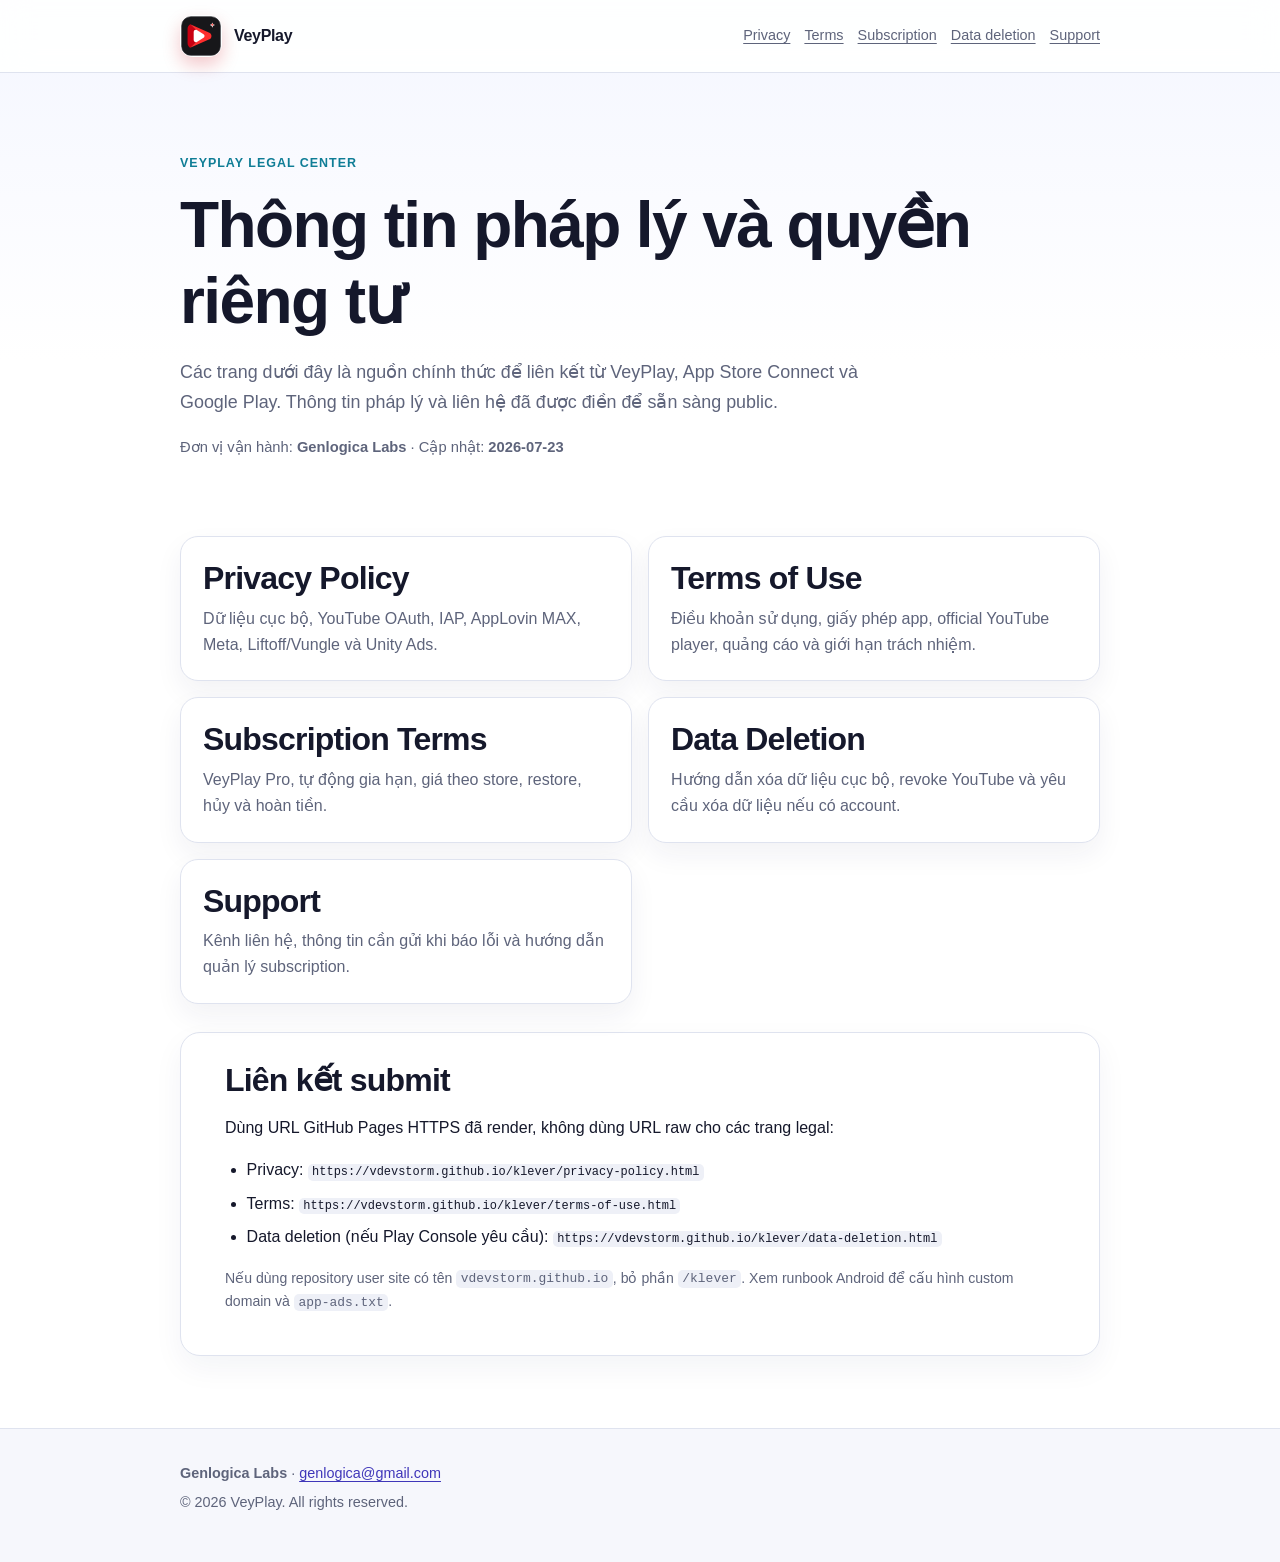
==== index.html @ b95004cb "docs(veyplay): sync legal site from LOCI" ====
<!doctype html>
<html lang="vi">
<head>
  <meta charset="utf-8">
  <meta name="viewport" content="width=device-width, initial-scale=1">
  <title>Trung tâm pháp lý VeyPlay</title>
  <meta name="description" content="Chính sách quyền riêng tư, điều khoản sử dụng, subscription và xóa dữ liệu của VeyPlay.">
  <link rel="stylesheet" href="styles.css">
  <link rel="icon" href="favicon.svg" type="image/svg+xml">
</head>
<body>
  <header class="site-header">
    <div class="header-inner">
      <a class="brand" href="index.html" aria-label="VeyPlay Legal Center">
        <img class="brand-logo" src="favicon.svg" width="42" height="42" alt="" aria-hidden="true"><span>VeyPlay</span>
      </a>
      <nav class="header-nav" aria-label="Điều hướng pháp lý">
        <a href="privacy-policy.html">Privacy</a>
        <a href="terms-of-use.html">Terms</a>
        <a href="subscription-terms.html">Subscription</a>
        <a href="data-deletion.html">Data deletion</a>
        <a href="support.html">Support</a>
      </nav>
    </div>
  </header>
  <main>
    <section class="hero">
      <p class="eyebrow">VeyPlay Legal Center</p>
      <h1>Thông tin pháp lý và quyền riêng tư</h1>
      <p class="lead">Các trang dưới đây là nguồn chính thức để liên kết từ VeyPlay, App Store Connect và Google Play. Thông tin pháp lý và liên hệ đã được điền để sẵn sàng public.</p>
      <p class="meta">Đơn vị vận hành: <strong>Genlogica Labs</strong> · Cập nhật: <strong>2026-07-23</strong></p>
    </section>
    <section class="card-grid" aria-label="Các trang pháp lý">
      <a class="card" href="privacy-policy.html">
        <h2>Privacy Policy</h2>
        <p>Dữ liệu cục bộ, YouTube OAuth, IAP, AppLovin MAX, Meta, Liftoff/Vungle và Unity Ads.</p>
      </a>
      <a class="card" href="terms-of-use.html">
        <h2>Terms of Use</h2>
        <p>Điều khoản sử dụng, giấy phép app, official YouTube player, quảng cáo và giới hạn trách nhiệm.</p>
      </a>
      <a class="card" href="subscription-terms.html">
        <h2>Subscription Terms</h2>
        <p>VeyPlay Pro, tự động gia hạn, giá theo store, restore, hủy và hoàn tiền.</p>
      </a>
      <a class="card" href="data-deletion.html">
        <h2>Data Deletion</h2>
        <p>Hướng dẫn xóa dữ liệu cục bộ, revoke YouTube và yêu cầu xóa dữ liệu nếu có account.</p>
      </a>
      <a class="card" href="support.html">
        <h2>Support</h2>
        <p>Kênh liên hệ, thông tin cần gửi khi báo lỗi và hướng dẫn quản lý subscription.</p>
      </a>
    </section>
    <section class="policy">
      <h2>Liên kết submit</h2>
      <p>Dùng URL GitHub Pages HTTPS đã render, không dùng URL raw cho các trang legal:</p>
      <ul>
        <li>Privacy: <code>https://vdevstorm.github.io/klever/privacy-policy.html</code></li>
        <li>Terms: <code>https://vdevstorm.github.io/klever/terms-of-use.html</code></li>
        <li>Data deletion (nếu Play Console yêu cầu): <code>https://vdevstorm.github.io/klever/data-deletion.html</code></li>
      </ul>
      <p class="small">Nếu dùng repository user site có tên <code>vdevstorm.github.io</code>, bỏ phần <code>/klever</code>. Xem runbook Android để cấu hình custom domain và <code>app-ads.txt</code>.</p>
    </section>
  </main>
  <footer class="site-footer">
    <div class="site-footer-inner">
      <p><strong>Genlogica Labs</strong> · <a href="mailto:genlogica@gmail.com">genlogica@gmail.com</a></p>
      <p>© 2026 VeyPlay. All rights reserved.</p>
    </div>
  </footer>
</body>
</html>
---- styles.css ----
/* VeyPlay Legal — CSS không phụ thuộc framework bên ngoài. */
:root {
  color-scheme: light;
  --ink: #15182b;
  --muted: #5e647b;
  --line: #dfe3ef;
  --surface: #ffffff;
  --surface-soft: #f6f7fc;
  --brand-a: #5d4ce6;
  --brand-b: #159f91;
  --accent: #0f7d96;
  --focus: #0b6cff;
  --max-width: 920px;
  font-family: Inter, ui-sans-serif, -apple-system, BlinkMacSystemFont, "Segoe UI", sans-serif;
}

* { box-sizing: border-box; }
html { scroll-behavior: smooth; }
body {
  margin: 0;
  color: var(--ink);
  background: linear-gradient(180deg, #f4f6ff 0, #fff 360px);
  line-height: 1.65;
}
a { color: #3f36b9; text-underline-offset: 3px; overflow-wrap: anywhere; }
a:focus-visible, button:focus-visible { outline: 3px solid var(--focus); outline-offset: 3px; }
.site-header {
  border-bottom: 1px solid var(--line);
  background: rgba(255,255,255,.9);
  backdrop-filter: blur(14px);
}
.header-inner, main, .site-footer-inner { width: min(100% - 32px, var(--max-width)); margin: 0 auto; }
.header-inner { display: flex; align-items: center; justify-content: space-between; min-height: 72px; gap: 24px; }
.brand { display: inline-flex; align-items: center; gap: 12px; color: var(--ink); text-decoration: none; font-weight: 800; letter-spacing: -.02em; }
.brand-logo { display: block; width: 42px; height: 42px; border-radius: 13px; box-shadow: 0 8px 18px rgba(201, 0, 18, .22); }
.header-nav { display: flex; flex-wrap: wrap; gap: 14px; justify-content: flex-end; font-size: .9rem; }
.header-nav a { color: var(--muted); }
main { padding: 56px 0 72px; }
.hero { padding: 12px 0 34px; }
.eyebrow { color: var(--accent); font-weight: 800; letter-spacing: .08em; text-transform: uppercase; font-size: .78rem; }
h1, h2, h3 { line-height: 1.2; letter-spacing: -.025em; }
h1 { font-size: clamp(2.2rem, 6vw, 4rem); margin: 10px 0 18px; }
h2 { font-size: clamp(1.45rem, 3vw, 2rem); margin: 42px 0 14px; }
h3 { font-size: 1.15rem; margin: 28px 0 8px; }
.lead { max-width: 720px; color: var(--muted); font-size: 1.12rem; }
.meta { color: var(--muted); font-size: .92rem; }
.card-grid { display: grid; grid-template-columns: repeat(2, minmax(0, 1fr)); gap: 16px; margin: 28px 0; }
.card {
  display: block; padding: 22px; border: 1px solid var(--line); border-radius: 18px;
  background: var(--surface); box-shadow: 0 12px 28px rgba(27, 38, 90, .06);
  color: inherit; text-decoration: none; min-width: 0; overflow-wrap: anywhere;
}
.card:hover { border-color: #aaa9e8; transform: translateY(-1px); }
.card h2, .card h3 { margin: 0 0 8px; color: var(--ink); }
.card p { margin: 0; color: var(--muted); }
.notice {
  padding: 16px 18px; border-left: 4px solid var(--brand-a); border-radius: 10px;
  background: #f0efff; color: #2c2b59;
}
.warning { border-left-color: #b56a00; background: #fff7e8; color: #5c3b07; }
.policy {
  padding: 28px clamp(18px, 4vw, 44px); border: 1px solid var(--line); border-radius: 20px;
  background: var(--surface); box-shadow: 0 12px 30px rgba(27, 38, 90, .05); overflow-wrap: anywhere;
}
.policy h2:first-child { margin-top: 0; }
.policy ul, .policy ol { padding-left: 1.35rem; }
.policy li + li { margin-top: 7px; }
table { width: 100%; border-collapse: collapse; margin: 18px 0 26px; font-size: .95rem; }
th, td { border: 1px solid var(--line); padding: 11px 12px; text-align: left; vertical-align: top; }
th { background: var(--surface-soft); }
.lang-nav { display: flex; gap: 12px; margin: 0 0 24px; font-size: .92rem; }
.lang-nav a { font-weight: 700; }
.site-footer { border-top: 1px solid var(--line); background: var(--surface-soft); color: var(--muted); }
.site-footer-inner { padding: 28px 0 42px; font-size: .9rem; }
.site-footer p { margin: 5px 0; }
.small { font-size: .88rem; color: var(--muted); }
code { padding: .1em .35em; border-radius: 5px; background: #eef0f7; font-size: .92em; white-space: normal; overflow-wrap: anywhere; word-break: break-all; }
@media (max-width: 680px) {
  .header-inner { align-items: flex-start; flex-direction: column; padding: 14px 0; }
  .header-nav { justify-content: flex-start; }
  .card-grid { grid-template-columns: 1fr; }
  main { padding-top: 34px; }
  .policy { padding: 22px 17px; }
  th, td { padding: 9px 8px; }
}
@media (prefers-reduced-motion: reduce) {
  html { scroll-behavior: auto; }
  .card { transition: none; }
}
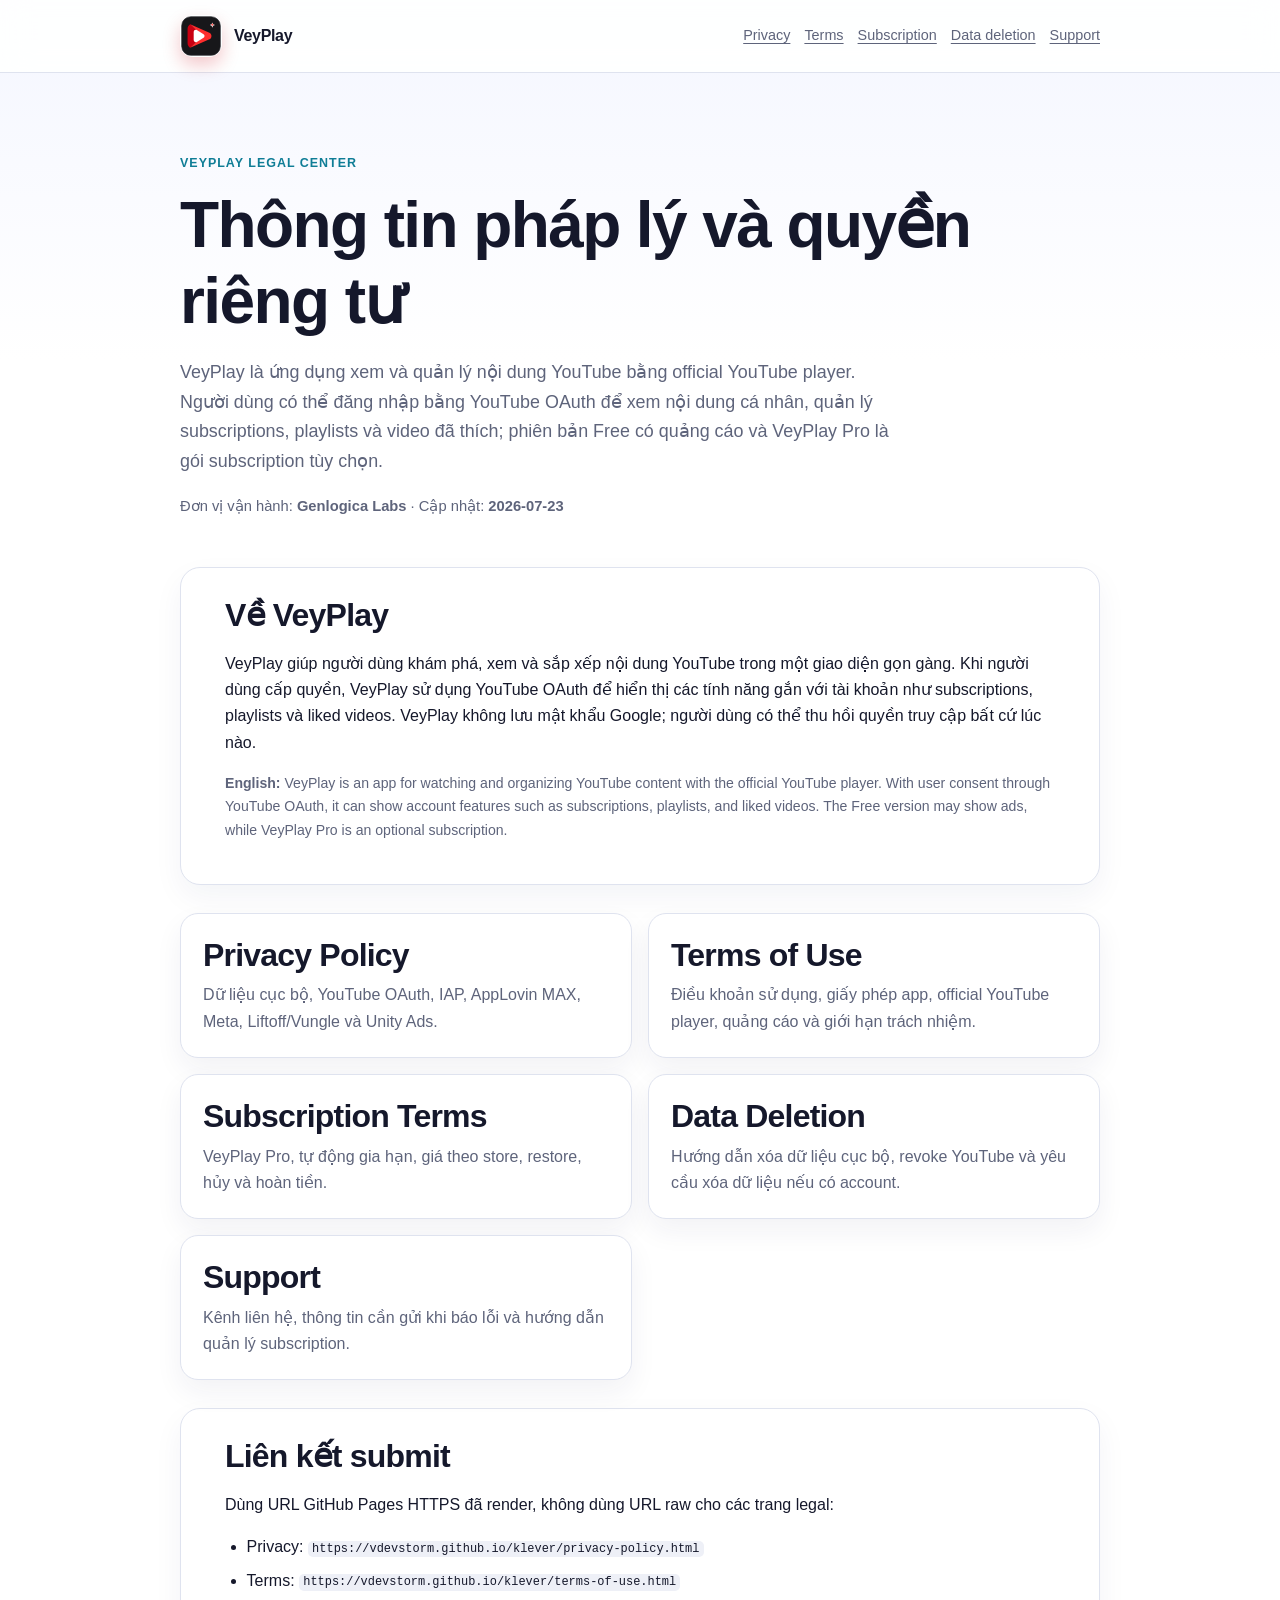
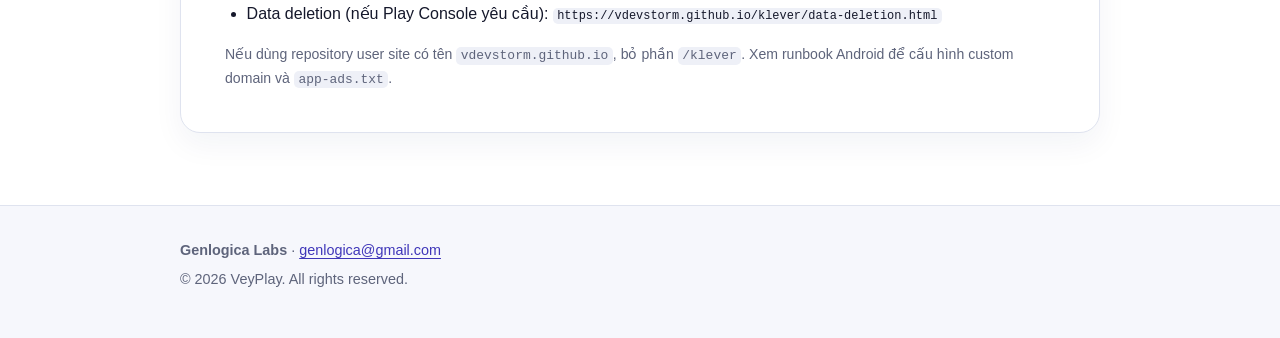
==== commit 3c8e7aa0: "docs(veyplay): sync legal site from LOCI" ====
--- a/index.html
+++ b/index.html
@@ -27,8 +27,13 @@
     <section class="hero">
       <p class="eyebrow">VeyPlay Legal Center</p>
       <h1>Thông tin pháp lý và quyền riêng tư</h1>
-      <p class="lead">Các trang dưới đây là nguồn chính thức để liên kết từ VeyPlay, App Store Connect và Google Play. Thông tin pháp lý và liên hệ đã được điền để sẵn sàng public.</p>
+      <p class="lead">VeyPlay là ứng dụng xem và quản lý nội dung YouTube bằng official YouTube player. Người dùng có thể đăng nhập bằng YouTube OAuth để xem nội dung cá nhân, quản lý subscriptions, playlists và video đã thích; phiên bản Free có quảng cáo và VeyPlay Pro là gói subscription tùy chọn.</p>
       <p class="meta">Đơn vị vận hành: <strong>Genlogica Labs</strong> · Cập nhật: <strong>2026-07-23</strong></p>
+    </section>
+    <section class="policy" aria-labelledby="about-veyplay">
+      <h2 id="about-veyplay">Về VeyPlay</h2>
+      <p>VeyPlay giúp người dùng khám phá, xem và sắp xếp nội dung YouTube trong một giao diện gọn gàng. Khi người dùng cấp quyền, VeyPlay sử dụng YouTube OAuth để hiển thị các tính năng gắn với tài khoản như subscriptions, playlists và liked videos. VeyPlay không lưu mật khẩu Google; người dùng có thể thu hồi quyền truy cập bất cứ lúc nào.</p>
+      <p class="small"><strong>English:</strong> VeyPlay is an app for watching and organizing YouTube content with the official YouTube player. With user consent through YouTube OAuth, it can show account features such as subscriptions, playlists, and liked videos. The Free version may show ads, while VeyPlay Pro is an optional subscription.</p>
     </section>
     <section class="card-grid" aria-label="Các trang pháp lý">
       <a class="card" href="privacy-policy.html">
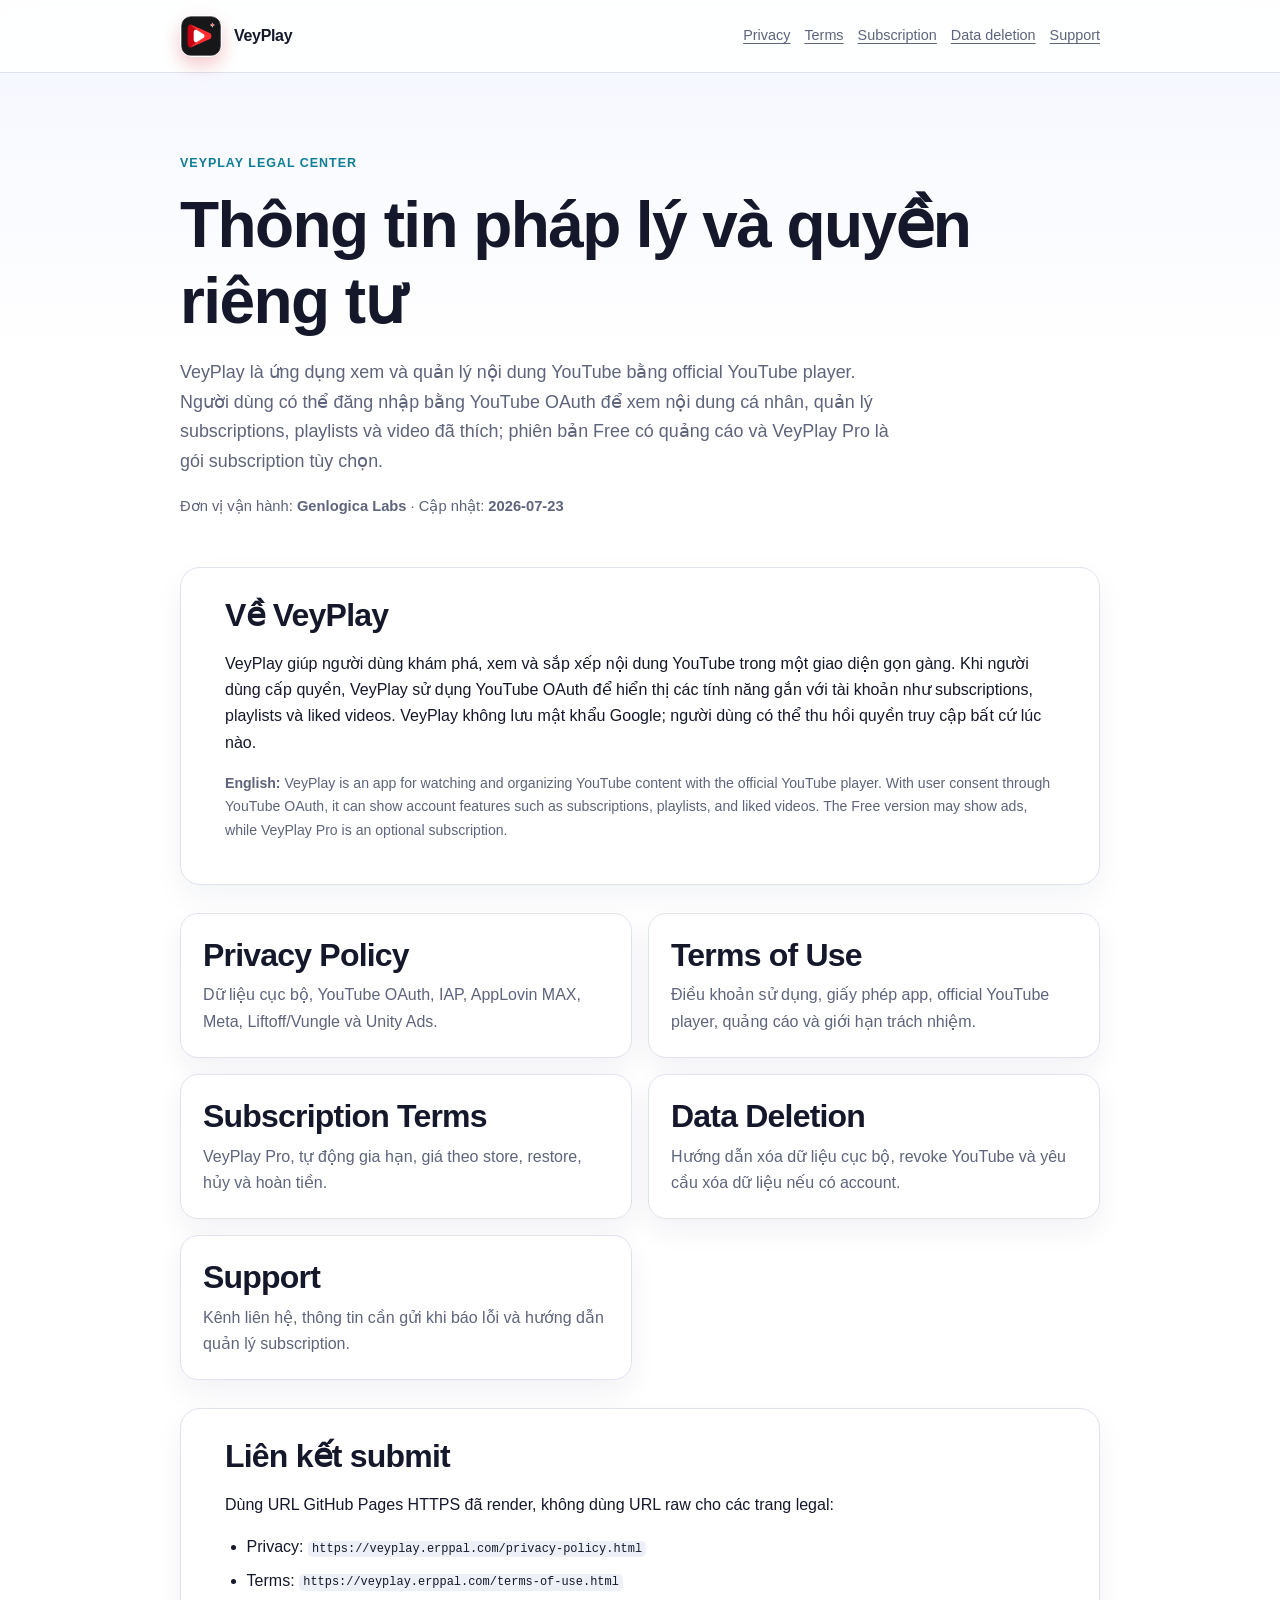
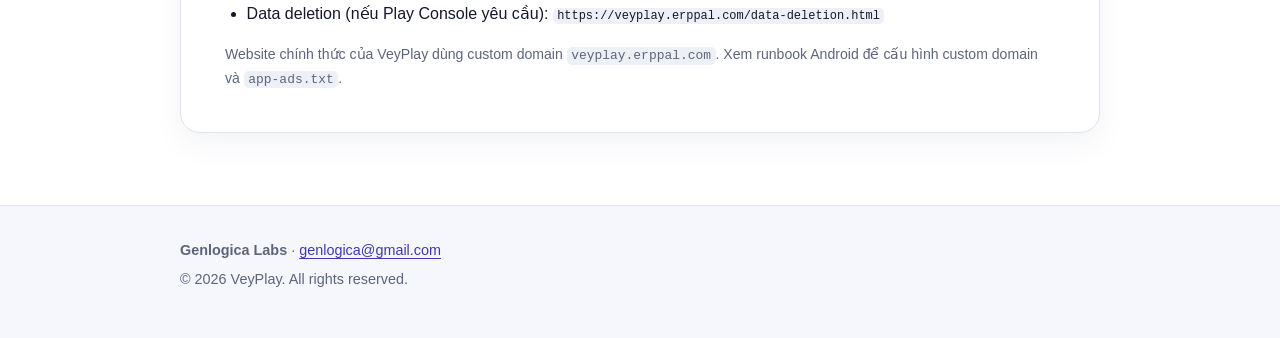
==== commit cedfa837: "docs(veyplay): sync legal site from LOCI" ====
--- a/index.html
+++ b/index.html
@@ -61,11 +61,11 @@
       <h2>Liên kết submit</h2>
       <p>Dùng URL GitHub Pages HTTPS đã render, không dùng URL raw cho các trang legal:</p>
       <ul>
-        <li>Privacy: <code>https://vdevstorm.github.io/klever/privacy-policy.html</code></li>
-        <li>Terms: <code>https://vdevstorm.github.io/klever/terms-of-use.html</code></li>
-        <li>Data deletion (nếu Play Console yêu cầu): <code>https://vdevstorm.github.io/klever/data-deletion.html</code></li>
+        <li>Privacy: <code>https://veyplay.erppal.com/privacy-policy.html</code></li>
+        <li>Terms: <code>https://veyplay.erppal.com/terms-of-use.html</code></li>
+        <li>Data deletion (nếu Play Console yêu cầu): <code>https://veyplay.erppal.com/data-deletion.html</code></li>
       </ul>
-      <p class="small">Nếu dùng repository user site có tên <code>vdevstorm.github.io</code>, bỏ phần <code>/klever</code>. Xem runbook Android để cấu hình custom domain và <code>app-ads.txt</code>.</p>
+      <p class="small">Website chính thức của VeyPlay dùng custom domain <code>veyplay.erppal.com</code>. Xem runbook Android để cấu hình custom domain và <code>app-ads.txt</code>.</p>
     </section>
   </main>
   <footer class="site-footer">
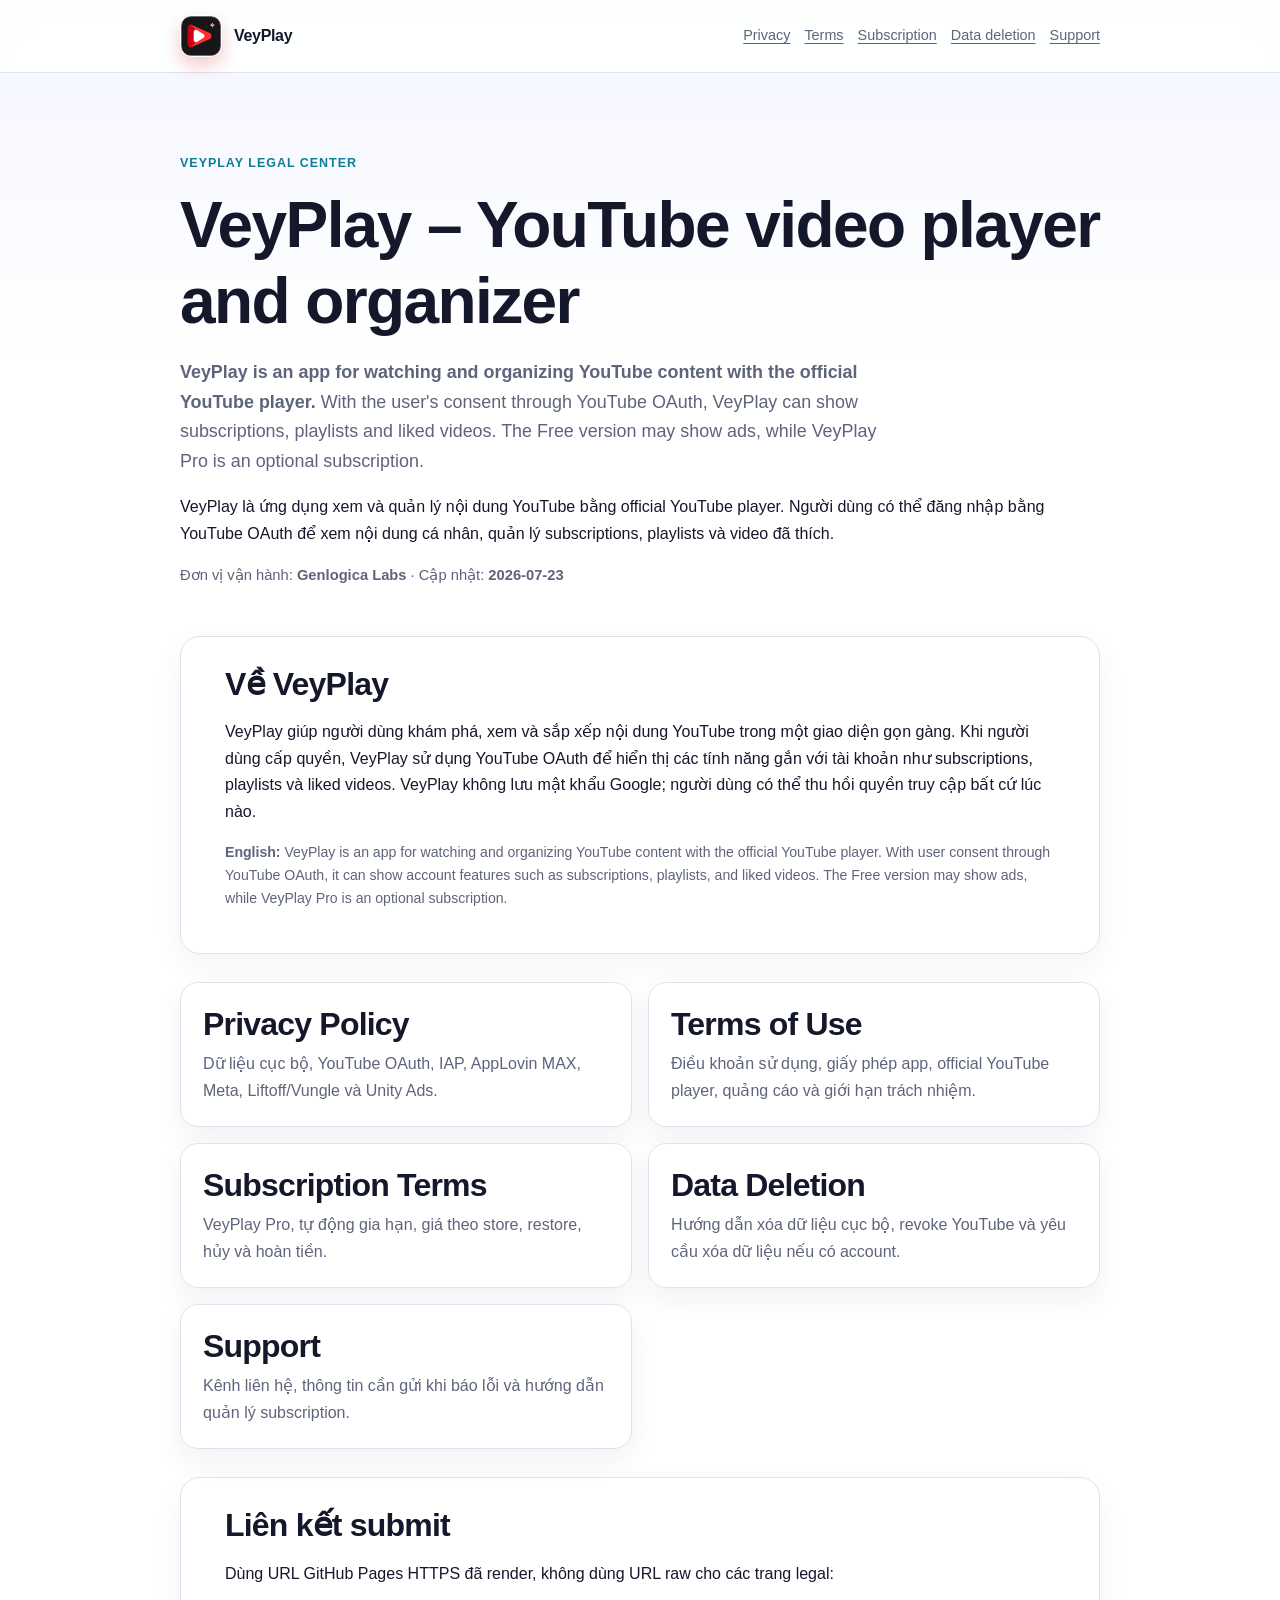
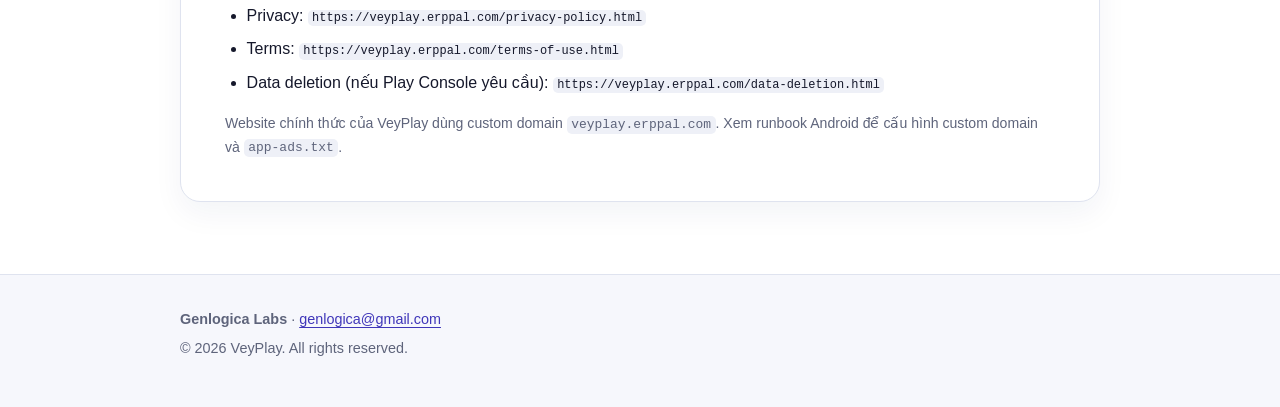
==== commit ae0cf948: "docs(veyplay): sync legal site from LOCI" ====
--- a/index.html
+++ b/index.html
@@ -3,8 +3,8 @@
 <head>
   <meta charset="utf-8">
   <meta name="viewport" content="width=device-width, initial-scale=1">
-  <title>Trung tâm pháp lý VeyPlay</title>
-  <meta name="description" content="Chính sách quyền riêng tư, điều khoản sử dụng, subscription và xóa dữ liệu của VeyPlay.">
+  <title>VeyPlay – YouTube video player and organizer</title>
+  <meta name="description" content="VeyPlay is an app for watching and organizing YouTube content with the official YouTube player. VeyPlay uses YouTube OAuth with the user's consent for subscriptions, playlists and liked videos.">
   <link rel="stylesheet" href="styles.css">
   <link rel="icon" href="favicon.svg" type="image/svg+xml">
 </head>
@@ -26,8 +26,9 @@
   <main>
     <section class="hero">
       <p class="eyebrow">VeyPlay Legal Center</p>
-      <h1>Thông tin pháp lý và quyền riêng tư</h1>
-      <p class="lead">VeyPlay là ứng dụng xem và quản lý nội dung YouTube bằng official YouTube player. Người dùng có thể đăng nhập bằng YouTube OAuth để xem nội dung cá nhân, quản lý subscriptions, playlists và video đã thích; phiên bản Free có quảng cáo và VeyPlay Pro là gói subscription tùy chọn.</p>
+      <h1>VeyPlay – YouTube video player and organizer</h1>
+      <p class="lead"><strong>VeyPlay is an app for watching and organizing YouTube content with the official YouTube player.</strong> With the user's consent through YouTube OAuth, VeyPlay can show subscriptions, playlists and liked videos. The Free version may show ads, while VeyPlay Pro is an optional subscription.</p>
+      <p>VeyPlay là ứng dụng xem và quản lý nội dung YouTube bằng official YouTube player. Người dùng có thể đăng nhập bằng YouTube OAuth để xem nội dung cá nhân, quản lý subscriptions, playlists và video đã thích.</p>
       <p class="meta">Đơn vị vận hành: <strong>Genlogica Labs</strong> · Cập nhật: <strong>2026-07-23</strong></p>
     </section>
     <section class="policy" aria-labelledby="about-veyplay">
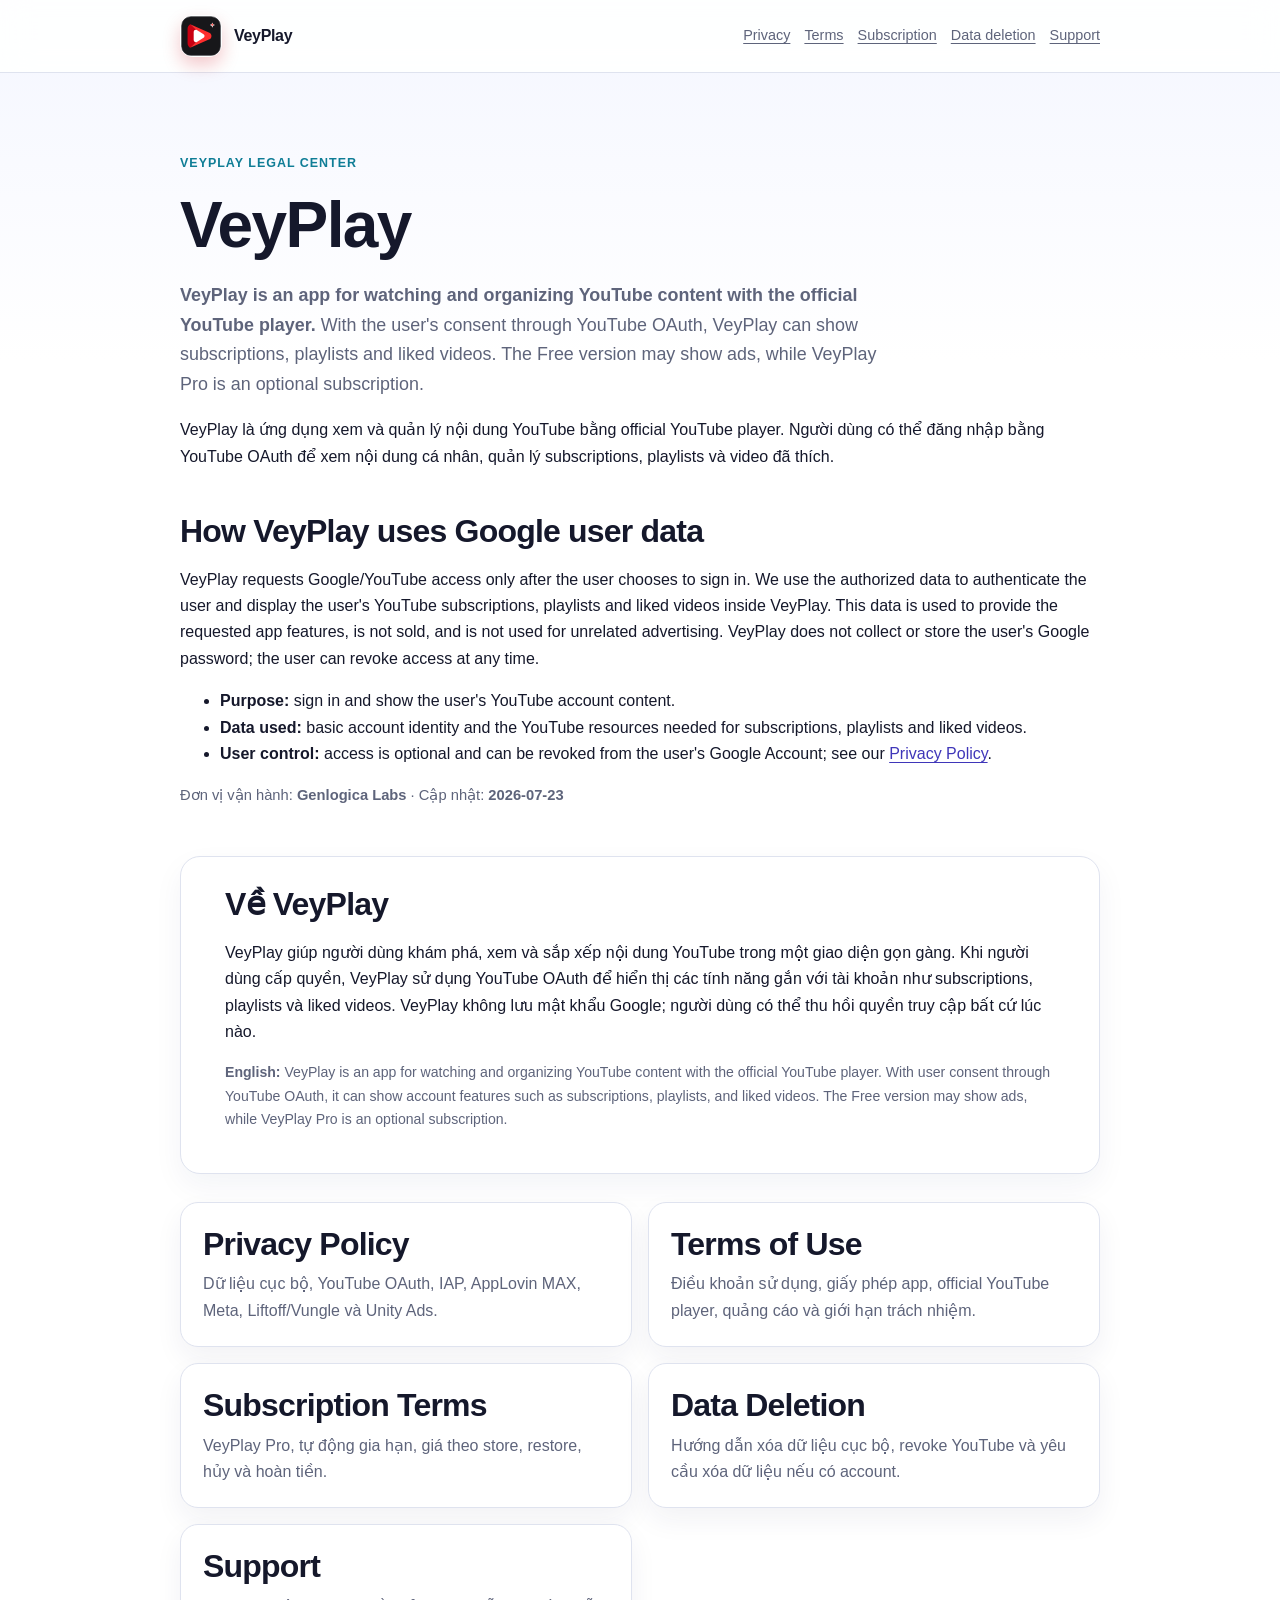
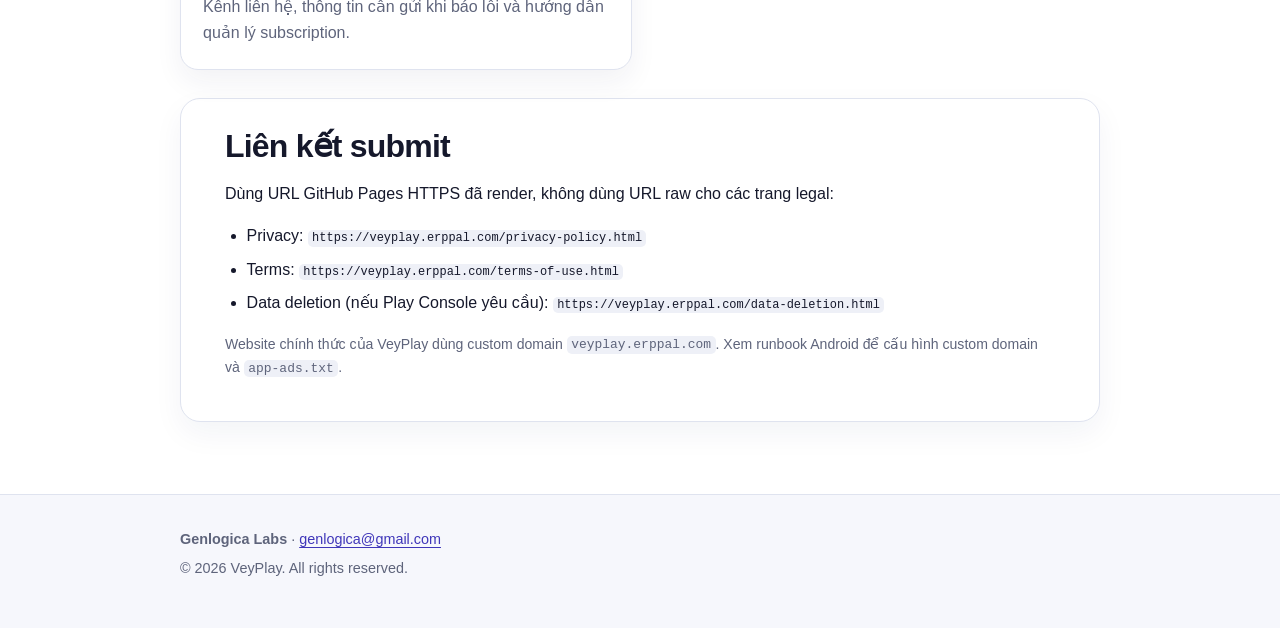
==== commit 6cae4ad6: "docs(veyplay): sync legal site from LOCI" ====
--- a/index.html
+++ b/index.html
@@ -26,9 +26,16 @@
   <main>
     <section class="hero">
       <p class="eyebrow">VeyPlay Legal Center</p>
-      <h1>VeyPlay – YouTube video player and organizer</h1>
+      <h1>VeyPlay</h1>
       <p class="lead"><strong>VeyPlay is an app for watching and organizing YouTube content with the official YouTube player.</strong> With the user's consent through YouTube OAuth, VeyPlay can show subscriptions, playlists and liked videos. The Free version may show ads, while VeyPlay Pro is an optional subscription.</p>
       <p>VeyPlay là ứng dụng xem và quản lý nội dung YouTube bằng official YouTube player. Người dùng có thể đăng nhập bằng YouTube OAuth để xem nội dung cá nhân, quản lý subscriptions, playlists và video đã thích.</p>
+      <h2>How VeyPlay uses Google user data</h2>
+      <p>VeyPlay requests Google/YouTube access only after the user chooses to sign in. We use the authorized data to authenticate the user and display the user's YouTube subscriptions, playlists and liked videos inside VeyPlay. This data is used to provide the requested app features, is not sold, and is not used for unrelated advertising. VeyPlay does not collect or store the user's Google password; the user can revoke access at any time.</p>
+      <ul>
+        <li><strong>Purpose:</strong> sign in and show the user's YouTube account content.</li>
+        <li><strong>Data used:</strong> basic account identity and the YouTube resources needed for subscriptions, playlists and liked videos.</li>
+        <li><strong>User control:</strong> access is optional and can be revoked from the user's Google Account; see our <a href="privacy-policy.html">Privacy Policy</a>.</li>
+      </ul>
       <p class="meta">Đơn vị vận hành: <strong>Genlogica Labs</strong> · Cập nhật: <strong>2026-07-23</strong></p>
     </section>
     <section class="policy" aria-labelledby="about-veyplay">
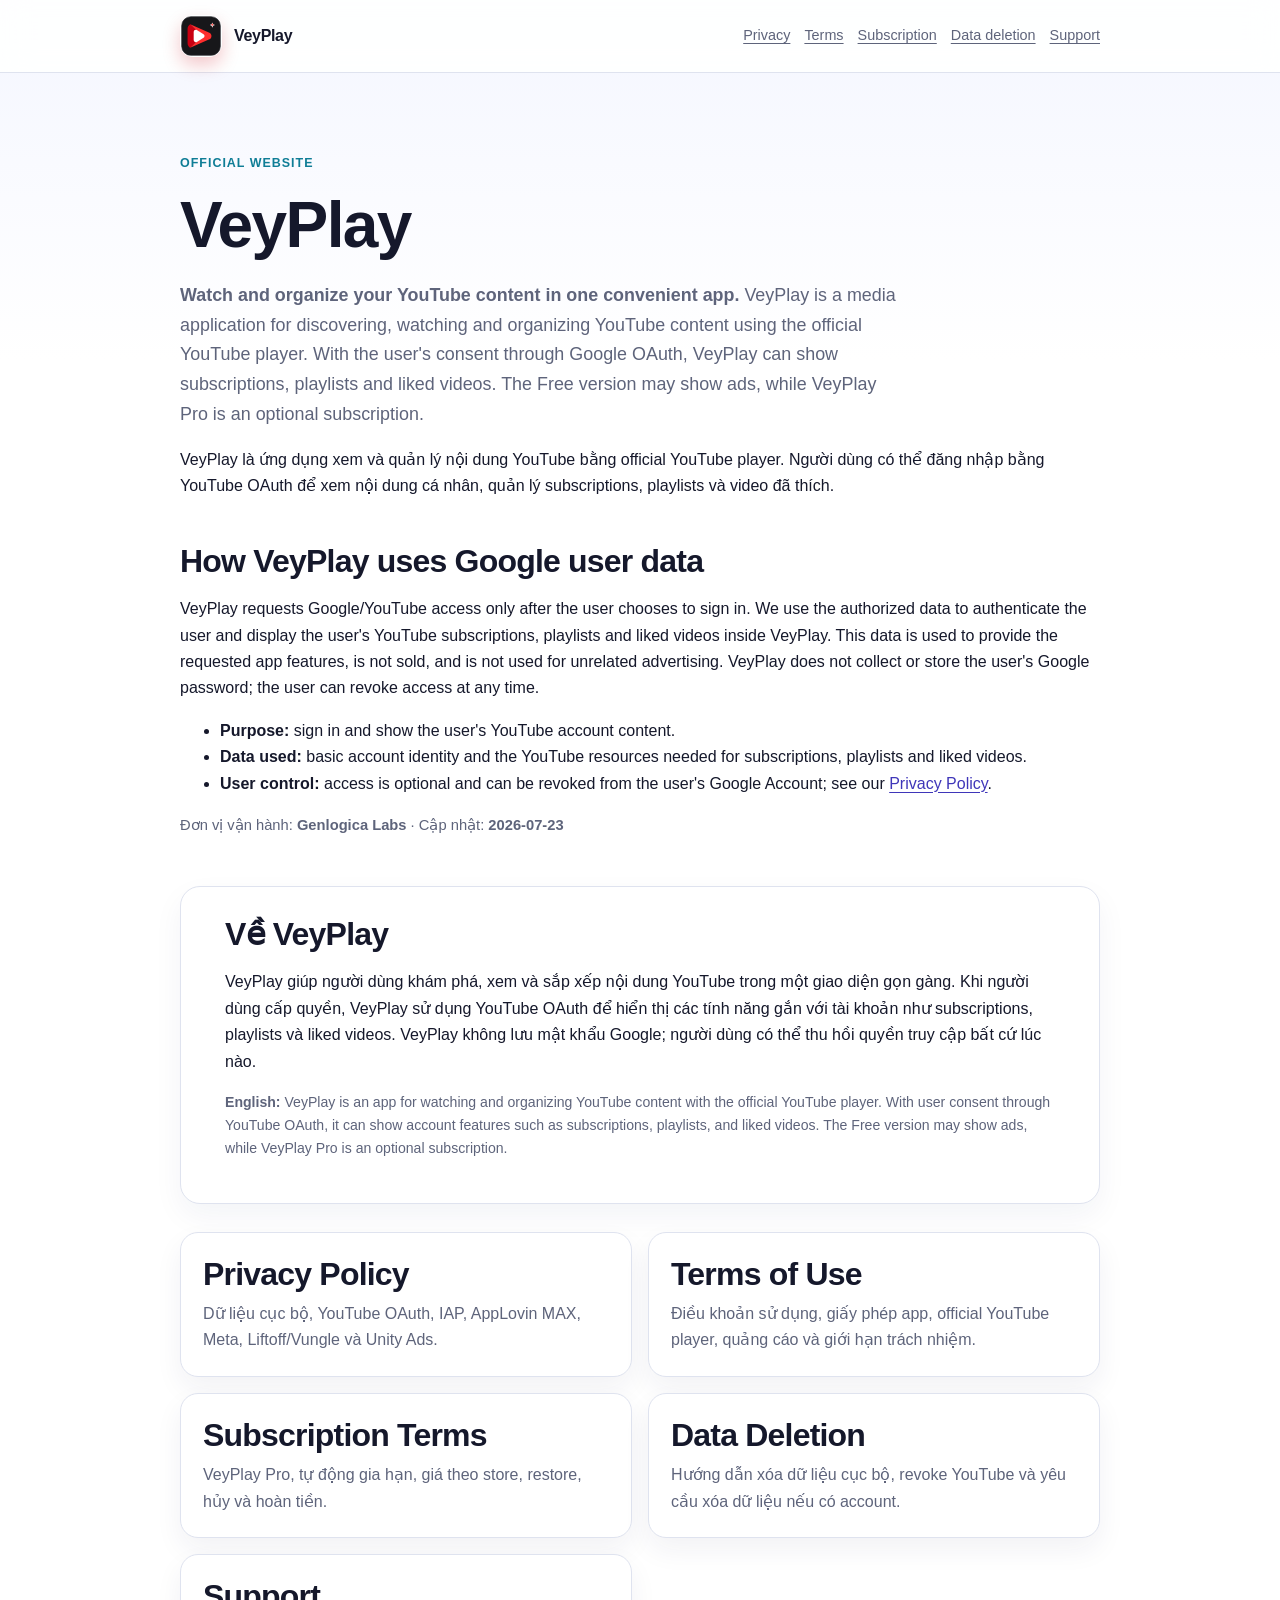
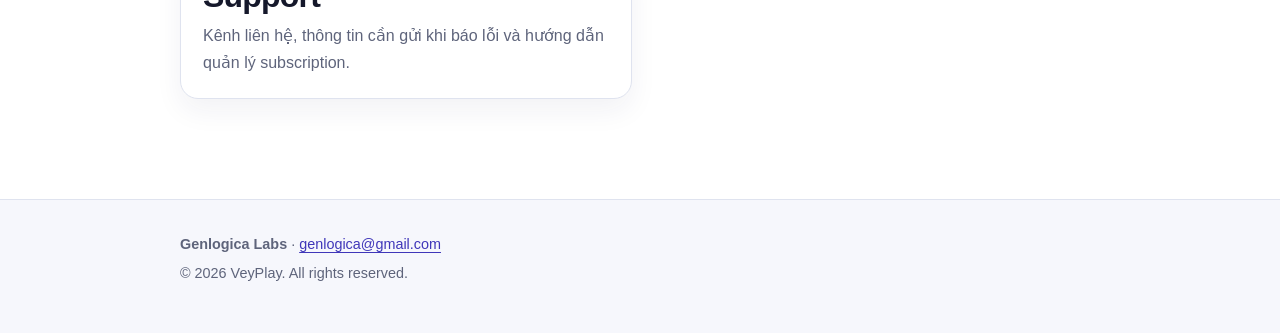
==== commit 2ed34c51: "docs(veyplay): sync legal site from LOCI" ====
--- a/index.html
+++ b/index.html
@@ -3,15 +3,33 @@
 <head>
   <meta charset="utf-8">
   <meta name="viewport" content="width=device-width, initial-scale=1">
-  <title>VeyPlay – YouTube video player and organizer</title>
-  <meta name="description" content="VeyPlay is an app for watching and organizing YouTube content with the official YouTube player. VeyPlay uses YouTube OAuth with the user's consent for subscriptions, playlists and liked videos.">
+  <title>VeyPlay</title>
+  <meta name="description" content="VeyPlay is an app for watching and organizing YouTube content using the official YouTube player.">
+  <link rel="canonical" href="https://veyplay.erppal.com/">
+  <meta property="og:title" content="VeyPlay">
+  <meta property="og:site_name" content="VeyPlay">
+  <meta property="og:description" content="Watch and organize your YouTube content in one convenient app.">
+  <meta property="og:url" content="https://veyplay.erppal.com/">
+  <meta property="og:type" content="website">
+  <script type="application/ld+json">
+  {
+    "@context": "https://schema.org",
+    "@type": "MobileApplication",
+    "name": "VeyPlay",
+    "applicationCategory": "EntertainmentApplication",
+    "operatingSystem": "Android, iOS",
+    "url": "https://veyplay.erppal.com/",
+    "description": "VeyPlay is an app for watching and organizing YouTube content with the official YouTube player. With user consent through YouTube OAuth, it can show subscriptions, playlists and liked videos.",
+    "privacyPolicy": "https://veyplay.erppal.com/privacy-policy.html"
+  }
+  </script>
   <link rel="stylesheet" href="styles.css">
   <link rel="icon" href="favicon.svg" type="image/svg+xml">
 </head>
 <body>
   <header class="site-header">
     <div class="header-inner">
-      <a class="brand" href="index.html" aria-label="VeyPlay Legal Center">
+      <a class="brand" href="index.html" aria-label="VeyPlay">
         <img class="brand-logo" src="favicon.svg" width="42" height="42" alt="" aria-hidden="true"><span>VeyPlay</span>
       </a>
       <nav class="header-nav" aria-label="Điều hướng pháp lý">
@@ -25,9 +43,9 @@
   </header>
   <main>
     <section class="hero">
-      <p class="eyebrow">VeyPlay Legal Center</p>
+      <p class="eyebrow">Official website</p>
       <h1>VeyPlay</h1>
-      <p class="lead"><strong>VeyPlay is an app for watching and organizing YouTube content with the official YouTube player.</strong> With the user's consent through YouTube OAuth, VeyPlay can show subscriptions, playlists and liked videos. The Free version may show ads, while VeyPlay Pro is an optional subscription.</p>
+      <p class="lead"><strong>Watch and organize your YouTube content in one convenient app.</strong> VeyPlay is a media application for discovering, watching and organizing YouTube content using the official YouTube player. With the user's consent through Google OAuth, VeyPlay can show subscriptions, playlists and liked videos. The Free version may show ads, while VeyPlay Pro is an optional subscription.</p>
       <p>VeyPlay là ứng dụng xem và quản lý nội dung YouTube bằng official YouTube player. Người dùng có thể đăng nhập bằng YouTube OAuth để xem nội dung cá nhân, quản lý subscriptions, playlists và video đã thích.</p>
       <h2>How VeyPlay uses Google user data</h2>
       <p>VeyPlay requests Google/YouTube access only after the user chooses to sign in. We use the authorized data to authenticate the user and display the user's YouTube subscriptions, playlists and liked videos inside VeyPlay. This data is used to provide the requested app features, is not sold, and is not used for unrelated advertising. VeyPlay does not collect or store the user's Google password; the user can revoke access at any time.</p>
@@ -65,16 +83,6 @@
         <p>Kênh liên hệ, thông tin cần gửi khi báo lỗi và hướng dẫn quản lý subscription.</p>
       </a>
     </section>
-    <section class="policy">
-      <h2>Liên kết submit</h2>
-      <p>Dùng URL GitHub Pages HTTPS đã render, không dùng URL raw cho các trang legal:</p>
-      <ul>
-        <li>Privacy: <code>https://veyplay.erppal.com/privacy-policy.html</code></li>
-        <li>Terms: <code>https://veyplay.erppal.com/terms-of-use.html</code></li>
-        <li>Data deletion (nếu Play Console yêu cầu): <code>https://veyplay.erppal.com/data-deletion.html</code></li>
-      </ul>
-      <p class="small">Website chính thức của VeyPlay dùng custom domain <code>veyplay.erppal.com</code>. Xem runbook Android để cấu hình custom domain và <code>app-ads.txt</code>.</p>
-    </section>
   </main>
   <footer class="site-footer">
     <div class="site-footer-inner">
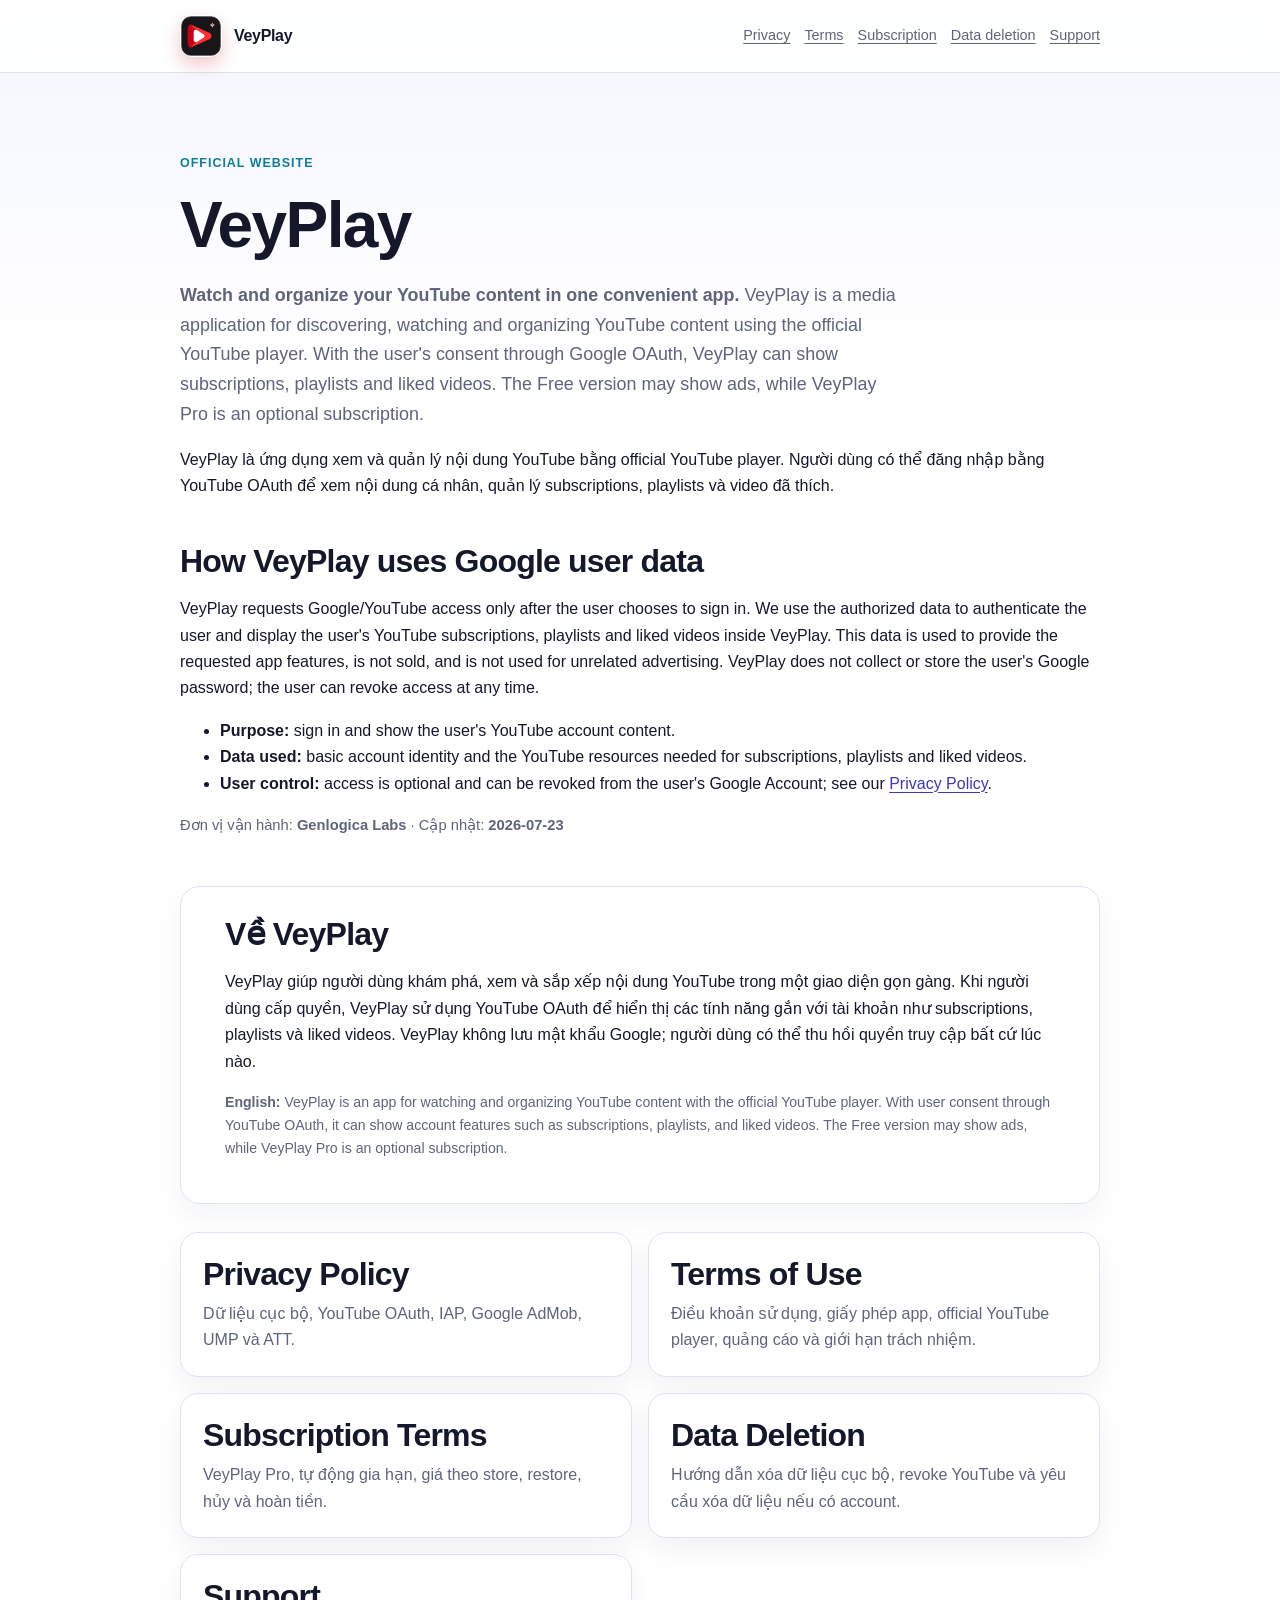
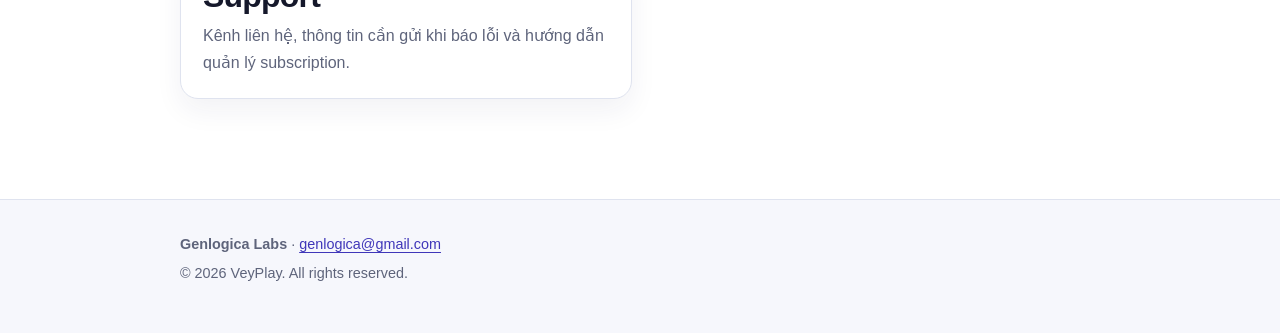
==== commit 43ed381a: "docs(veyplay): sync legal site from LOCI" ====
--- a/index.html
+++ b/index.html
@@ -64,7 +64,7 @@
     <section class="card-grid" aria-label="Các trang pháp lý">
       <a class="card" href="privacy-policy.html">
         <h2>Privacy Policy</h2>
-        <p>Dữ liệu cục bộ, YouTube OAuth, IAP, AppLovin MAX, Meta, Liftoff/Vungle và Unity Ads.</p>
+        <p>Dữ liệu cục bộ, YouTube OAuth, IAP, Google AdMob, UMP và ATT.</p>
       </a>
       <a class="card" href="terms-of-use.html">
         <h2>Terms of Use</h2>
